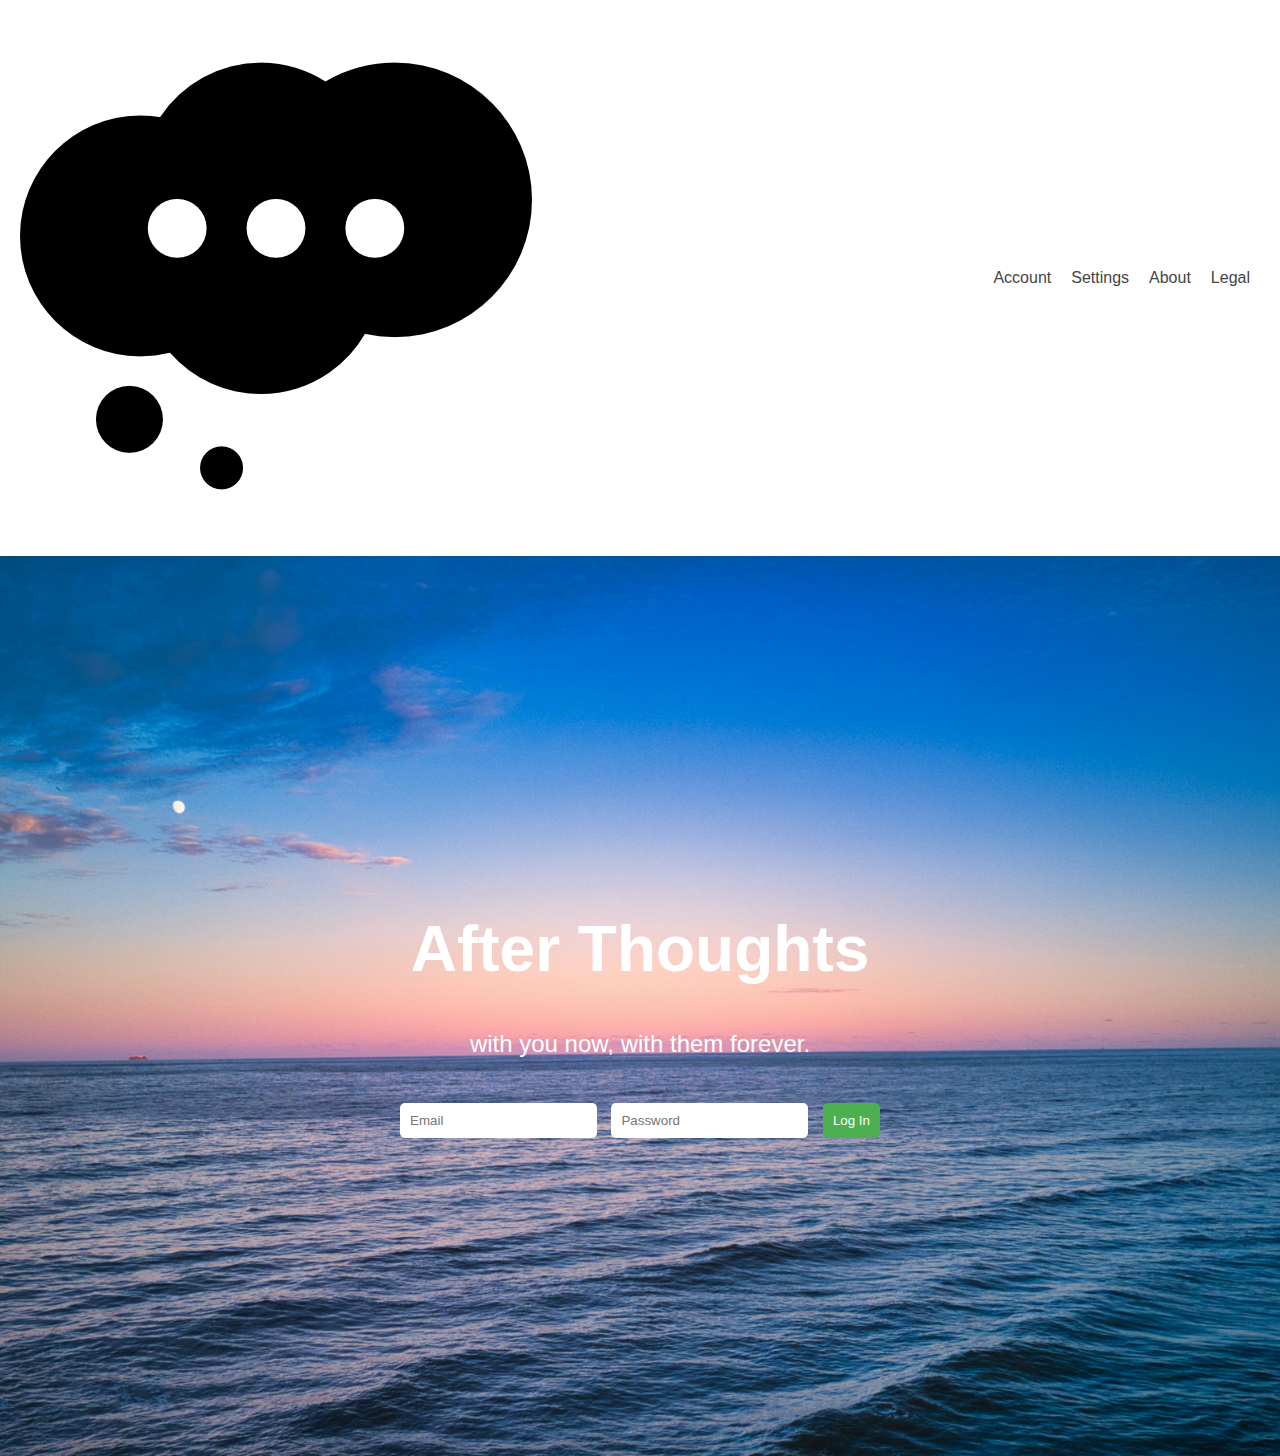
==== index.html @ eade7501 "Add files via upload" ====
<!DOCTYPE html>
<html>
<head>
  <title>After Thoughts</title>
  <link rel="stylesheet" type="text/css" href="css/styles.css">
</head>
<body>
  <header>
    <div class="logo">
      <img src="img/cloud-speech-bubble-with-ellipsis.png" alt="After Thoughts">
    </div>
    <nav>
      <ul>
        <li><a href="#">Account</a></li>
        <li><a href="#">Settings</a></li>
        <li><a href="#">About</a></li>
        <li><a href="#">Legal</a></li>
      </ul>
    </nav>
  </header>
  <section class="hero">
    <h1>After Thoughts</h1>
    <p>with you now, with them forever.</p>
    <form>
      <input type="text" placeholder="Email">
      <input type="password" placeholder="Password">
      <button type="submit">Log In</button>
    </form>
  </section>
  <script src="js/main.js"></script>
</body>
</html>
---- css/styles.css ----
* {
  box-sizing: border-box;
}

body {
  margin: 0;
  font-family: Arial, sans-serif;
  color: #444;
}

header {
  background-color: #fff;
  display: flex;
  justify-content: space-between;
  align-items: center;
  padding: 20px;
  box-shadow: 0px 2px 2px rgba(0, 0, 0, 0.1);
}

nav ul {
  margin: 0;
  padding: 0;
  display: flex;
}

nav li {
  list-style: none;
}

nav a {
  display: block;
  padding: 10px;
  text-decoration: none;
  color: #444;
}

nav a:hover {
  background-color: #f5f5f5;
}

.hero {
  height: 100vh;
  display: flex;
  flex-direction: column;
  justify-content: center;
  align-items: center;
  background-image: url('../img/daniel-halseth-uafTsSj9Nb8-unsplash.jpg');
  background-size: cover;
  background-position: center;
  color: #fff;
  text-align: center;
}

.hero h1 {
  font-size: 4rem;
  margin-bottom: 20px;
}

.hero p {
  font-size: 1.5rem;
  margin-bottom: 40px;
}

form input,
form button {
  padding: 10px;
  border: none;
  border-radius: 5px;
  margin: 5px;
}

form button {
  background-color: #4CAF50;
  color: #fff;
  cursor: pointer;
}

form button:hover {
  background-color: #3e8e41;
}

@media (max-width: 768px) {
  header {
    flex-direction: column;
    align-items: flex-start;
  }

  .logo {
    margin-bottom: 20px;
  }

  .logo img {
    width: 10% !important;
    height: 10% !important;
  }

  nav {
    margin-top: 20px;
  }

  nav ul {
    flex-direction: column;
  }

  nav li {
    margin-bottom: 10px;
  }


  .hero p {
    font-size: 1.2rem;
    margin-bottom: 30px;
  }

  form input,
  form button {
    padding: 8px;
    margin: 3px;
  }
}
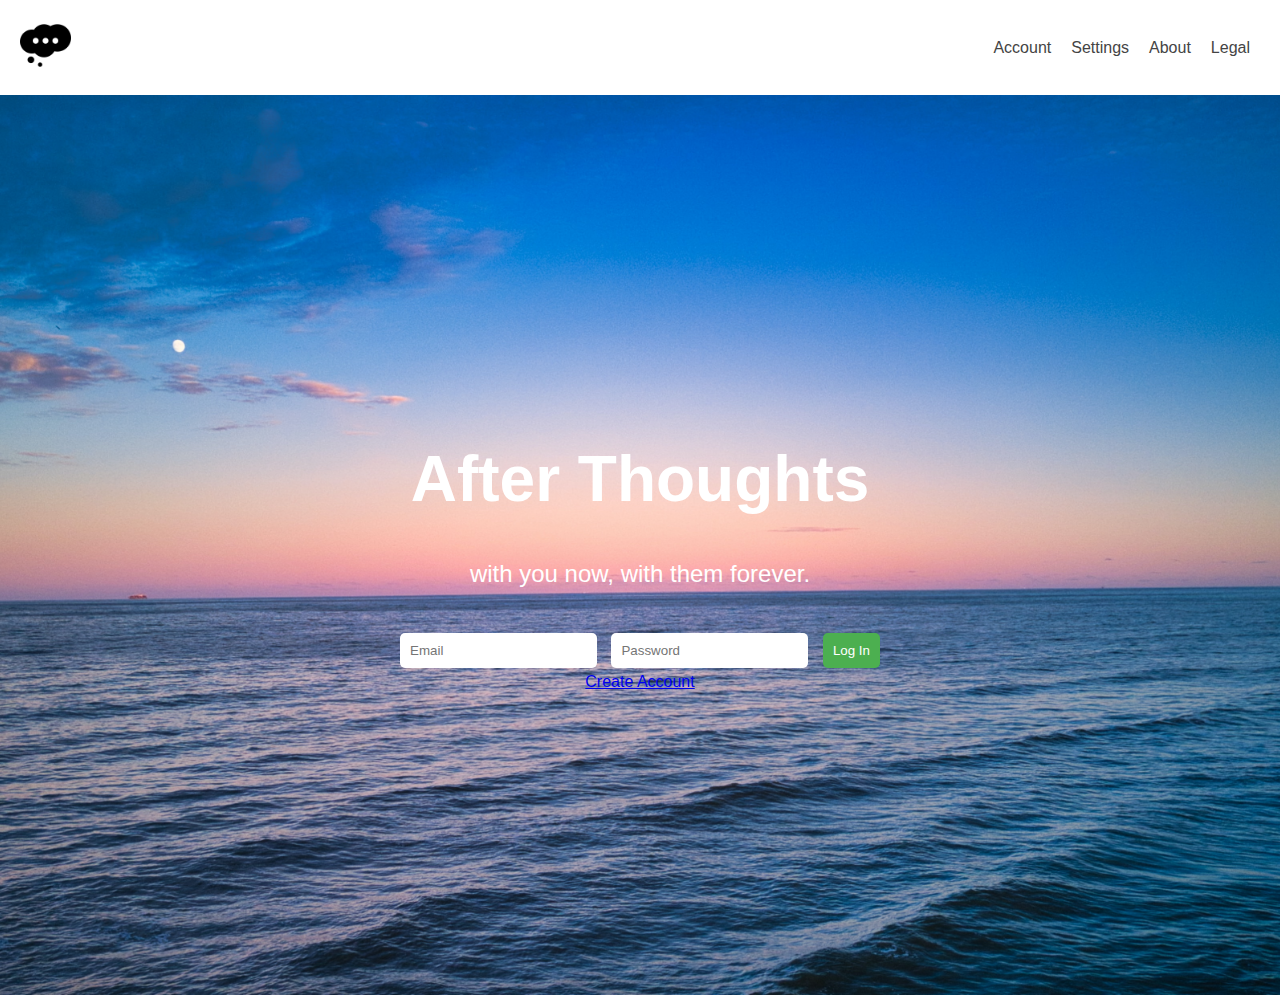
==== commit 9f76eb73: "Add files via upload" ====
--- a/index.html
+++ b/index.html
@@ -26,6 +26,9 @@
       <input type="password" placeholder="Password">
       <button type="submit">Log In</button>
     </form>
+    <div class="create-account">
+  <a href="#" class="btn create-account-btn">Create Account</a>
+</div>
   </section>
   <script src="js/main.js"></script>
 </body>
--- a/css/styles.css
+++ b/css/styles.css
@@ -79,6 +79,11 @@
   background-color: #3e8e41;
 }
 
+.logo img {
+  width: 10%;
+  height: 10%;
+}
+
 @media (max-width: 768px) {
   header {
     flex-direction: column;
@@ -87,11 +92,6 @@
 
   .logo {
     margin-bottom: 20px;
-  }
-
-  .logo img {
-    width: 10% !important;
-    height: 10% !important;
   }
 
   nav {
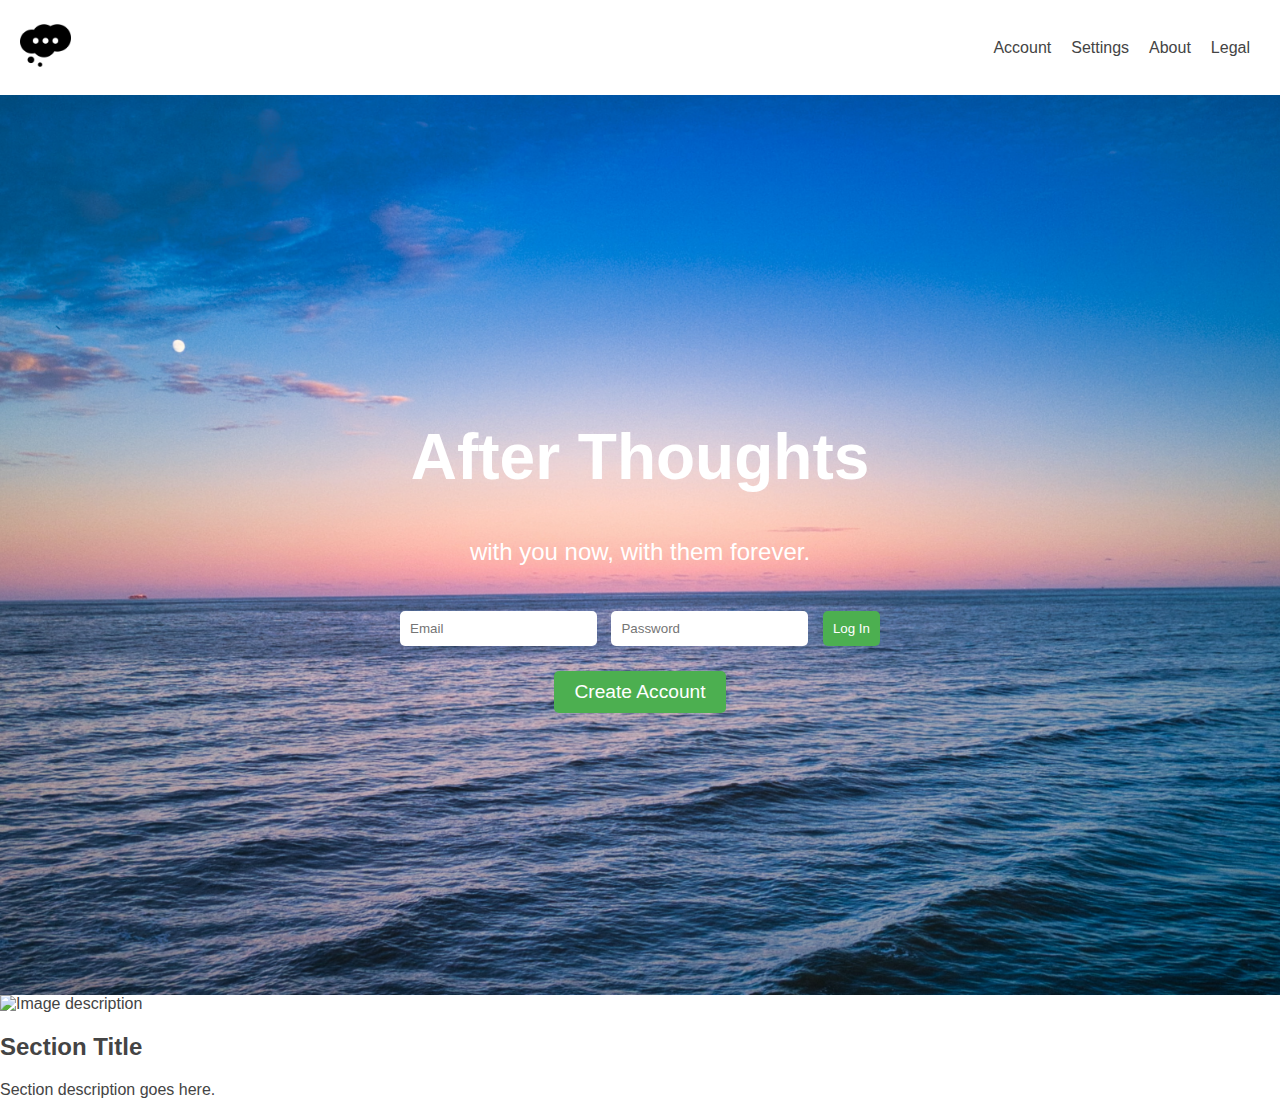
==== commit 302a3e44: "Add files via upload" ====
--- a/index.html
+++ b/index.html
@@ -30,6 +30,15 @@
   <a href="#" class="btn create-account-btn">Create Account</a>
 </div>
   </section>
+  <section class="guide-section">
+  <div class="guide-section-image">
+    <img src="image-url-here" alt="Image description">
+  </div>
+  <div class="guide-section-content">
+    <h2>Section Title</h2>
+    <p>Section description goes here.</p>
+  </div>
+</section>
   <script src="js/main.js"></script>
 </body>
 </html>
--- a/css/styles.css
+++ b/css/styles.css
@@ -84,6 +84,26 @@
   height: 10%;
 }
 
+.create-account {
+  display: flex;
+  justify-content: center;
+  margin-top: 20px;
+}
+
+.create-account-btn {
+  background-color: #4CAF50;
+  color: #fff;
+  padding: 10px 20px;
+  border: none;
+  border-radius: 5px;
+  text-decoration: none;
+  font-size: 1.2rem;
+}
+
+.create-account-btn:hover {
+  background-color: #3e8e41;
+}
+
 @media (max-width: 768px) {
   header {
     flex-direction: column;
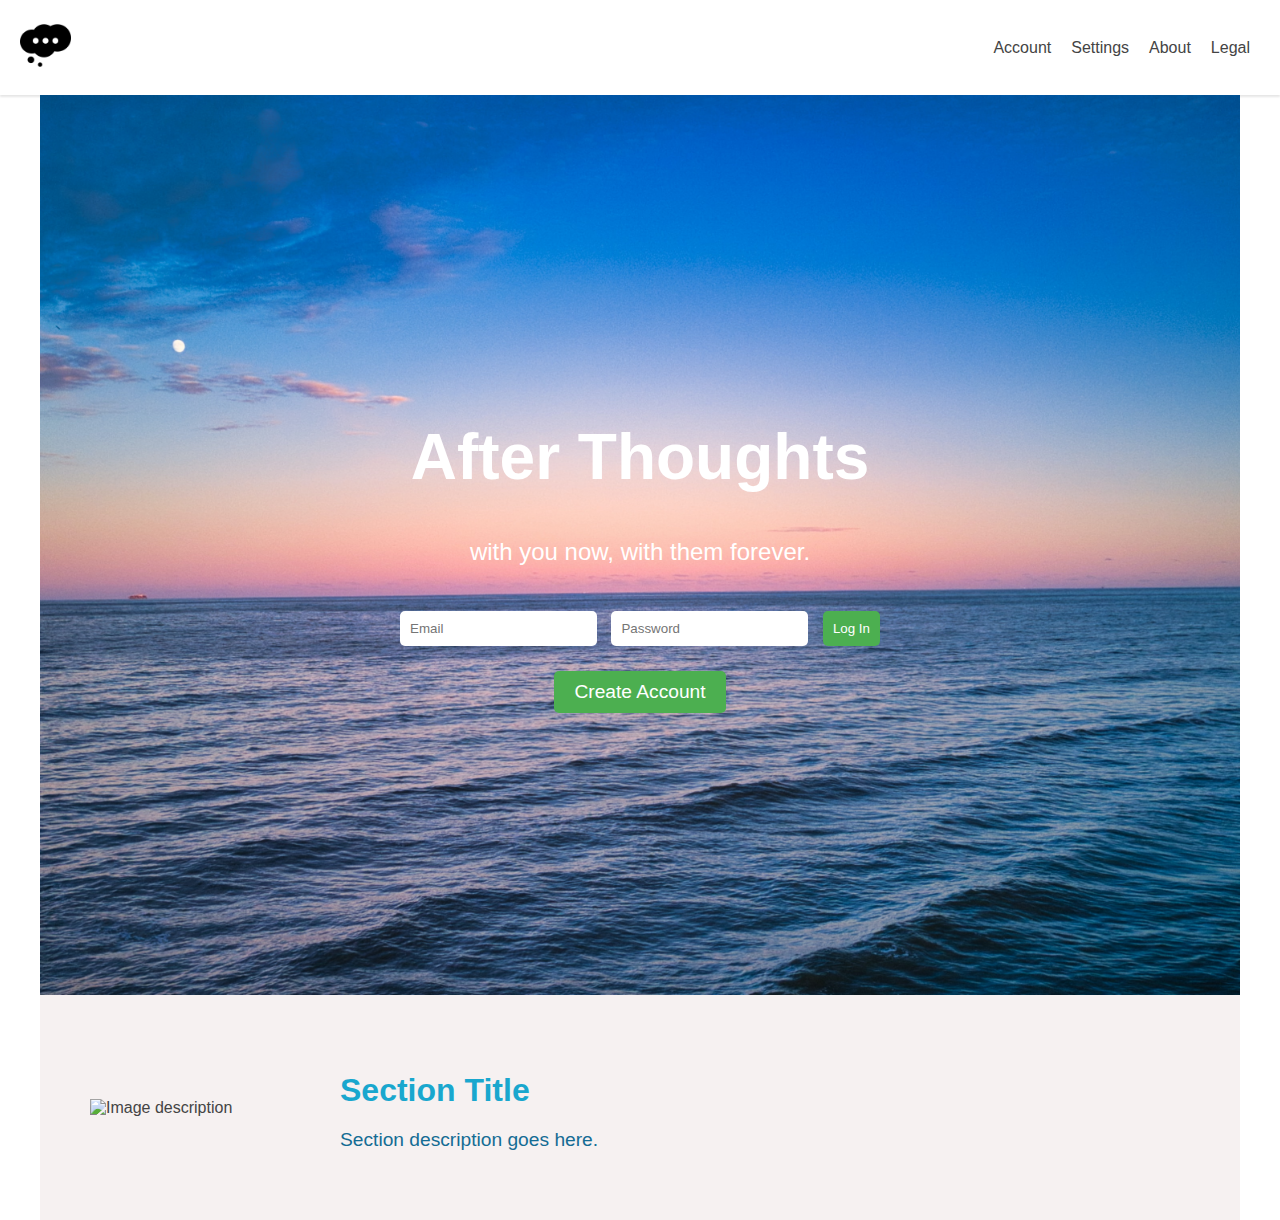
==== commit 184ee260: "Add files via upload" ====
--- a/index.html
+++ b/index.html
@@ -18,6 +18,7 @@
       </ul>
     </nav>
   </header>
+  <div class="container">
   <section class="hero">
     <h1>After Thoughts</h1>
     <p>with you now, with them forever.</p>
@@ -38,7 +39,8 @@
     <h2>Section Title</h2>
     <p>Section description goes here.</p>
   </div>
-</section>
+  </section>
+  </div>
   <script src="js/main.js"></script>
 </body>
 </html>
--- a/css/styles.css
+++ b/css/styles.css
@@ -104,6 +104,45 @@
   background-color: #3e8e41;
 }
 
+.guide-section {
+  display: flex;
+  flex-wrap: wrap;
+  justify-content: center;
+  align-items: center;
+  background-color: #F6F1F1;
+  padding: 50px;
+}
+
+.guide-section-image {
+  flex: 0 0 200px;
+  margin-right: 50px;
+}
+
+.guide-section-image img {
+  width: 100%;
+  height: auto;
+}
+
+.guide-section-content {
+  flex: 1;
+}
+
+.guide-section-content h2 {
+  font-size: 2rem;
+  color: #19A7CE;
+  margin-bottom: 20px;
+}
+
+.guide-section-content p {
+  font-size: 1.2rem;
+  color: #146C94;
+}
+
+.container {
+  max-width: 1200px; /* adjust this to your desired width */
+  margin: 0 auto; /* center horizontally */
+}
+
 @media (max-width: 768px) {
   header {
     flex-direction: column;
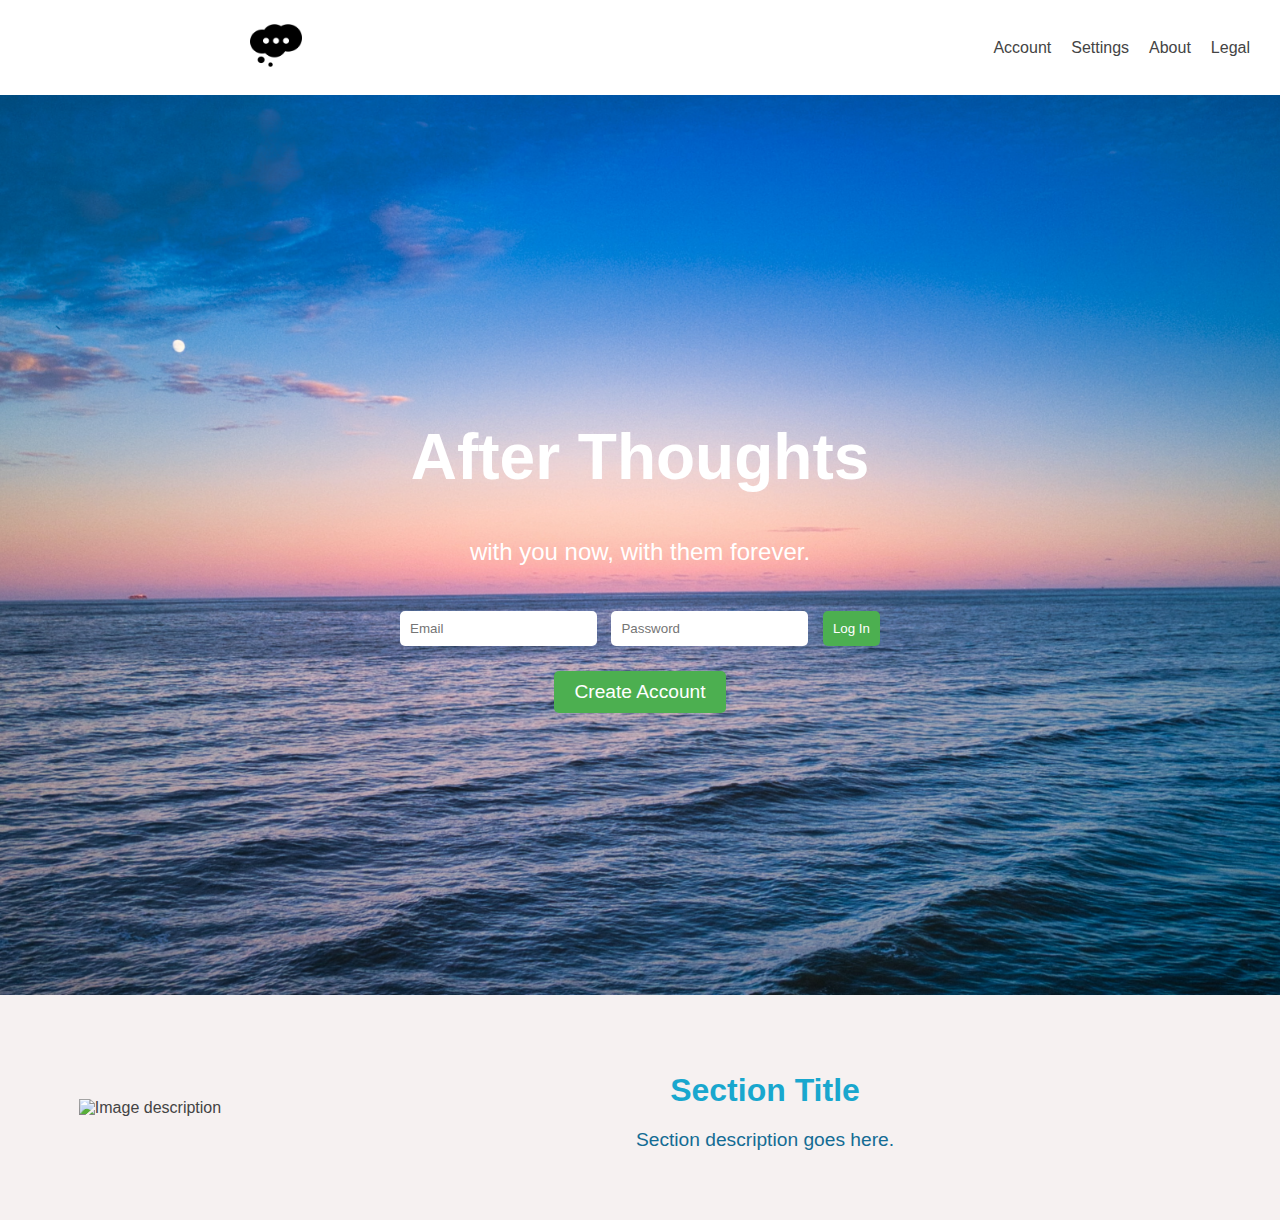
==== commit db0b5247: "Add files via upload" ====
--- a/index.html
+++ b/index.html
@@ -18,7 +18,6 @@
       </ul>
     </nav>
   </header>
-  <div class="container">
   <section class="hero">
     <h1>After Thoughts</h1>
     <p>with you now, with them forever.</p>
@@ -40,7 +39,6 @@
     <p>Section description goes here.</p>
   </div>
   </section>
-  </div>
   <script src="js/main.js"></script>
 </body>
 </html>
--- a/css/styles.css
+++ b/css/styles.css
@@ -4,6 +4,7 @@
 
 body {
   margin: 0;
+  text-align: center;
   font-family: Arial, sans-serif;
   color: #444;
 }
@@ -139,7 +140,7 @@
 }
 
 .container {
-  max-width: 1200px; /* adjust this to your desired width */
+  max-width: auto; /* adjust this to your desired width */
   margin: 0 auto; /* center horizontally */
 }
 
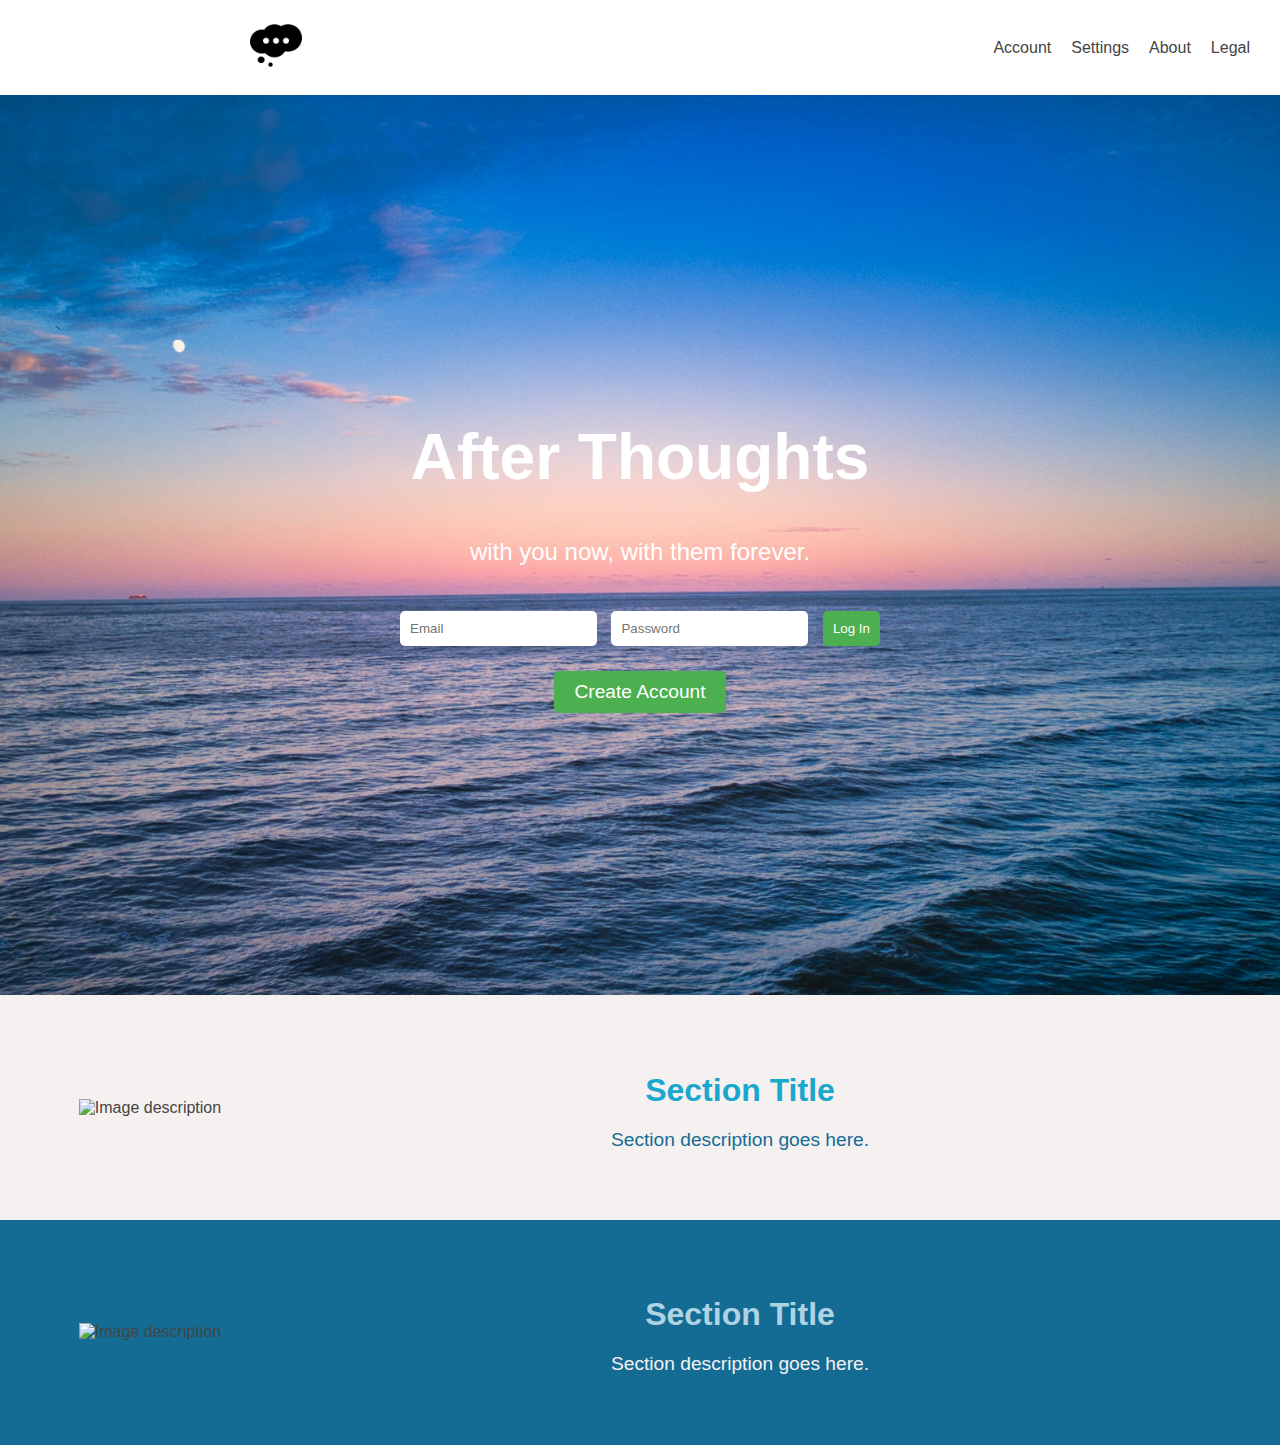
==== commit f8806814: "Add files via upload" ====
--- a/index.html
+++ b/index.html
@@ -1,10 +1,14 @@
 <!DOCTYPE html>
-<html>
+<html lang="en" dir="ltr">
+
 <head>
+  <meta charset="utf-8">
   <title>After Thoughts</title>
   <link rel="stylesheet" type="text/css" href="css/styles.css">
 </head>
+
 <body>
+
   <header>
     <div class="logo">
       <img src="img/cloud-speech-bubble-with-ellipsis.png" alt="After Thoughts">
@@ -18,6 +22,7 @@
       </ul>
     </nav>
   </header>
+
   <section class="hero">
     <h1>After Thoughts</h1>
     <p>with you now, with them forever.</p>
@@ -30,15 +35,27 @@
   <a href="#" class="btn create-account-btn">Create Account</a>
 </div>
   </section>
-  <section class="guide-section">
-  <div class="guide-section-image">
+
+  <section class="guide-section-one">
+  <div class="guide-section-one-image">
     <img src="image-url-here" alt="Image description">
   </div>
-  <div class="guide-section-content">
+  <div class="guide-section-one-content">
     <h2>Section Title</h2>
     <p>Section description goes here.</p>
   </div>
   </section>
+
+  <section class="guide-section-two">
+  <div class="guide-section-two-image">
+    <img src="image-url-here" alt="Image description">
+  </div>
+  <div class="guide-section-two-content">
+    <h2>Section Title</h2>
+    <p>Section description goes here.</p>
+  </div>
+  </section>
+
   <script src="js/main.js"></script>
 </body>
 </html>
--- a/css/styles.css
+++ b/css/styles.css
@@ -105,7 +105,7 @@
   background-color: #3e8e41;
 }
 
-.guide-section {
+.guide-section-one {
   display: flex;
   flex-wrap: wrap;
   justify-content: center;
@@ -114,36 +114,61 @@
   padding: 50px;
 }
 
-.guide-section-image {
+.guide-section-one-image {
   flex: 0 0 200px;
-  margin-right: 50px;
-}
-
-.guide-section-image img {
+}
+
+.guide-section-one-image img {
   width: 100%;
   height: auto;
 }
 
-.guide-section-content {
+.guide-section-one-content {
   flex: 1;
 }
 
-.guide-section-content h2 {
+.guide-section-one-content h2 {
   font-size: 2rem;
   color: #19A7CE;
   margin-bottom: 20px;
 }
 
-.guide-section-content p {
+.guide-section-one-content p {
   font-size: 1.2rem;
   color: #146C94;
 }
-
-.container {
-  max-width: auto; /* adjust this to your desired width */
-  margin: 0 auto; /* center horizontally */
-}
-
+.guide-section-two {
+  display: flex;
+  flex-wrap: wrap;
+  justify-content: center;
+  align-items: center;
+  background-color: #146C94;
+  padding: 50px;
+}
+
+.guide-section-two-image {
+  flex: 0 0 200px;
+}
+
+.guide-section-two-image img {
+  width: 100%;
+  height: auto;
+}
+
+.guide-section-two-content {
+  flex: 1;
+}
+
+.guide-section-two-content h2 {
+  font-size: 2rem;
+  color: #AFD3E2;
+  margin-bottom: 20px;
+}
+
+.guide-section-two-content p {
+  font-size: 1.2rem;
+  color: #F6F1F1;
+}
 @media (max-width: 768px) {
   header {
     flex-direction: column;
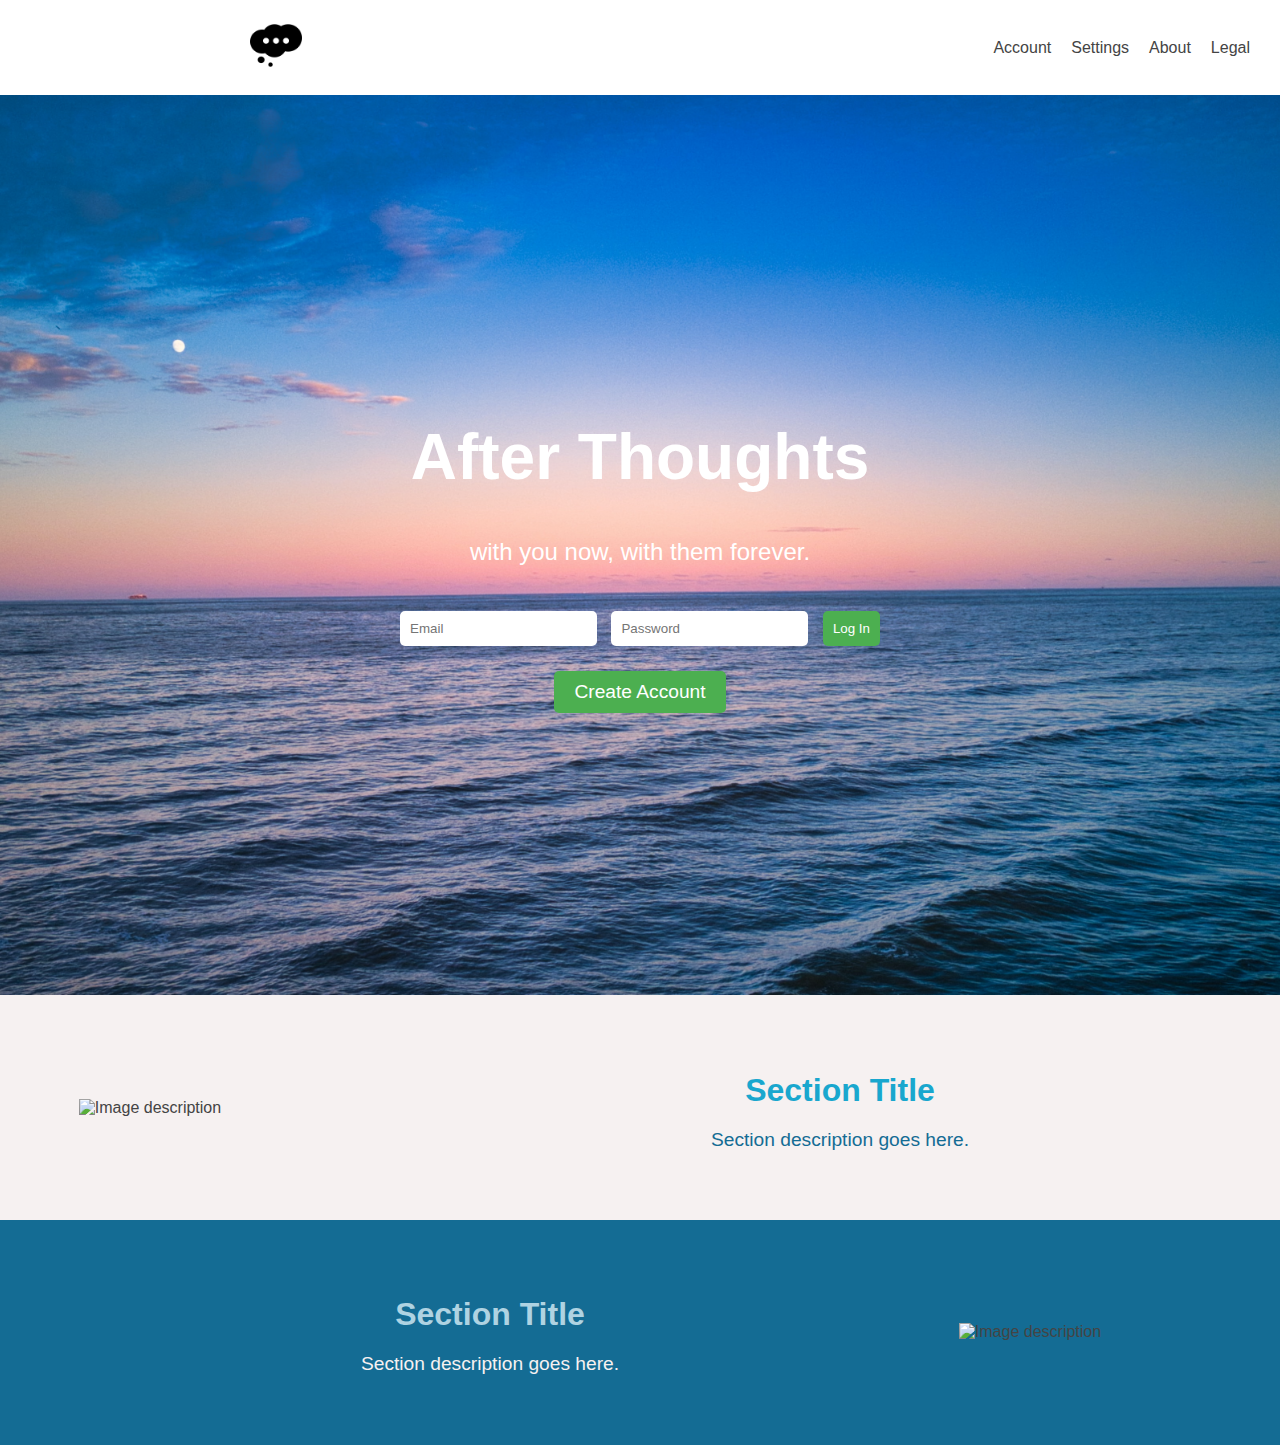
==== commit c967c74d: "Add files via upload" ====
--- a/index.html
+++ b/index.html
@@ -47,12 +47,12 @@
   </section>
 
   <section class="guide-section-two">
-  <div class="guide-section-two-image">
-    <img src="image-url-here" alt="Image description">
-  </div>
   <div class="guide-section-two-content">
     <h2>Section Title</h2>
     <p>Section description goes here.</p>
+  </div>
+  <div class="guide-section-two-image">
+    <img src="image-url-here" alt="Image description">
   </div>
   </section>
 
--- a/css/styles.css
+++ b/css/styles.css
@@ -116,6 +116,7 @@
 
 .guide-section-one-image {
   flex: 0 0 200px;
+  margin-right: 200px;
 }
 
 .guide-section-one-image img {
@@ -148,6 +149,7 @@
 
 .guide-section-two-image {
   flex: 0 0 200px;
+  margin-right: 100px
 }
 
 .guide-section-two-image img {
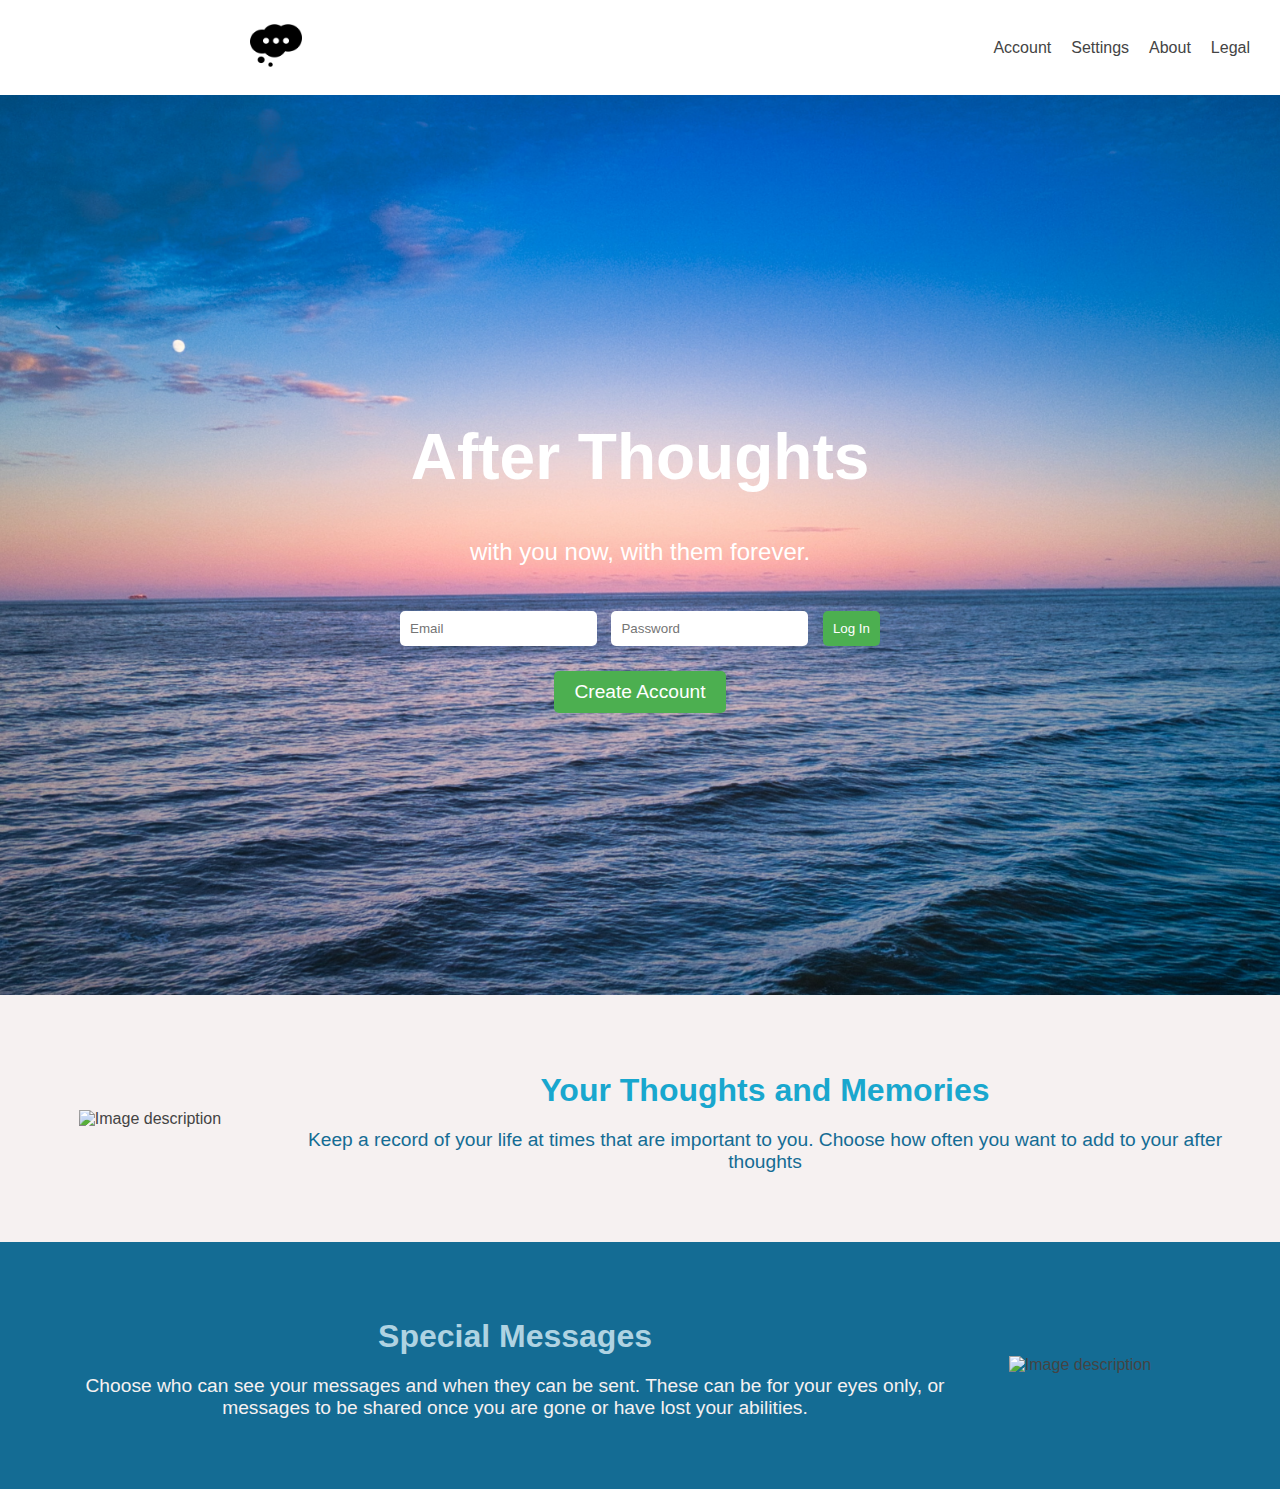
==== commit 5f4d218e: "Add files via upload" ====
--- a/index.html
+++ b/index.html
@@ -41,15 +41,15 @@
     <img src="image-url-here" alt="Image description">
   </div>
   <div class="guide-section-one-content">
-    <h2>Section Title</h2>
-    <p>Section description goes here.</p>
+    <h2>Your Thoughts and Memories</h2>
+    <p>Keep a record of your life at times that are important to you. Choose how often you want to add to your after thoughts</p>
   </div>
   </section>
 
   <section class="guide-section-two">
   <div class="guide-section-two-content">
-    <h2>Section Title</h2>
-    <p>Section description goes here.</p>
+    <h2>Special Messages</h2>
+    <p>Choose who can see your messages and when they can be sent. These can be for your eyes only, or messages to be shared once you are gone or have lost your abilities.</p>
   </div>
   <div class="guide-section-two-image">
     <img src="image-url-here" alt="Image description">
--- a/css/styles.css
+++ b/css/styles.css
@@ -116,7 +116,7 @@
 
 .guide-section-one-image {
   flex: 0 0 200px;
-  margin-right: 200px;
+  margin-right: 50px;
 }
 
 .guide-section-one-image img {
@@ -149,7 +149,7 @@
 
 .guide-section-two-image {
   flex: 0 0 200px;
-  margin-right: 100px
+  margin-right: 50px
 }
 
 .guide-section-two-image img {
